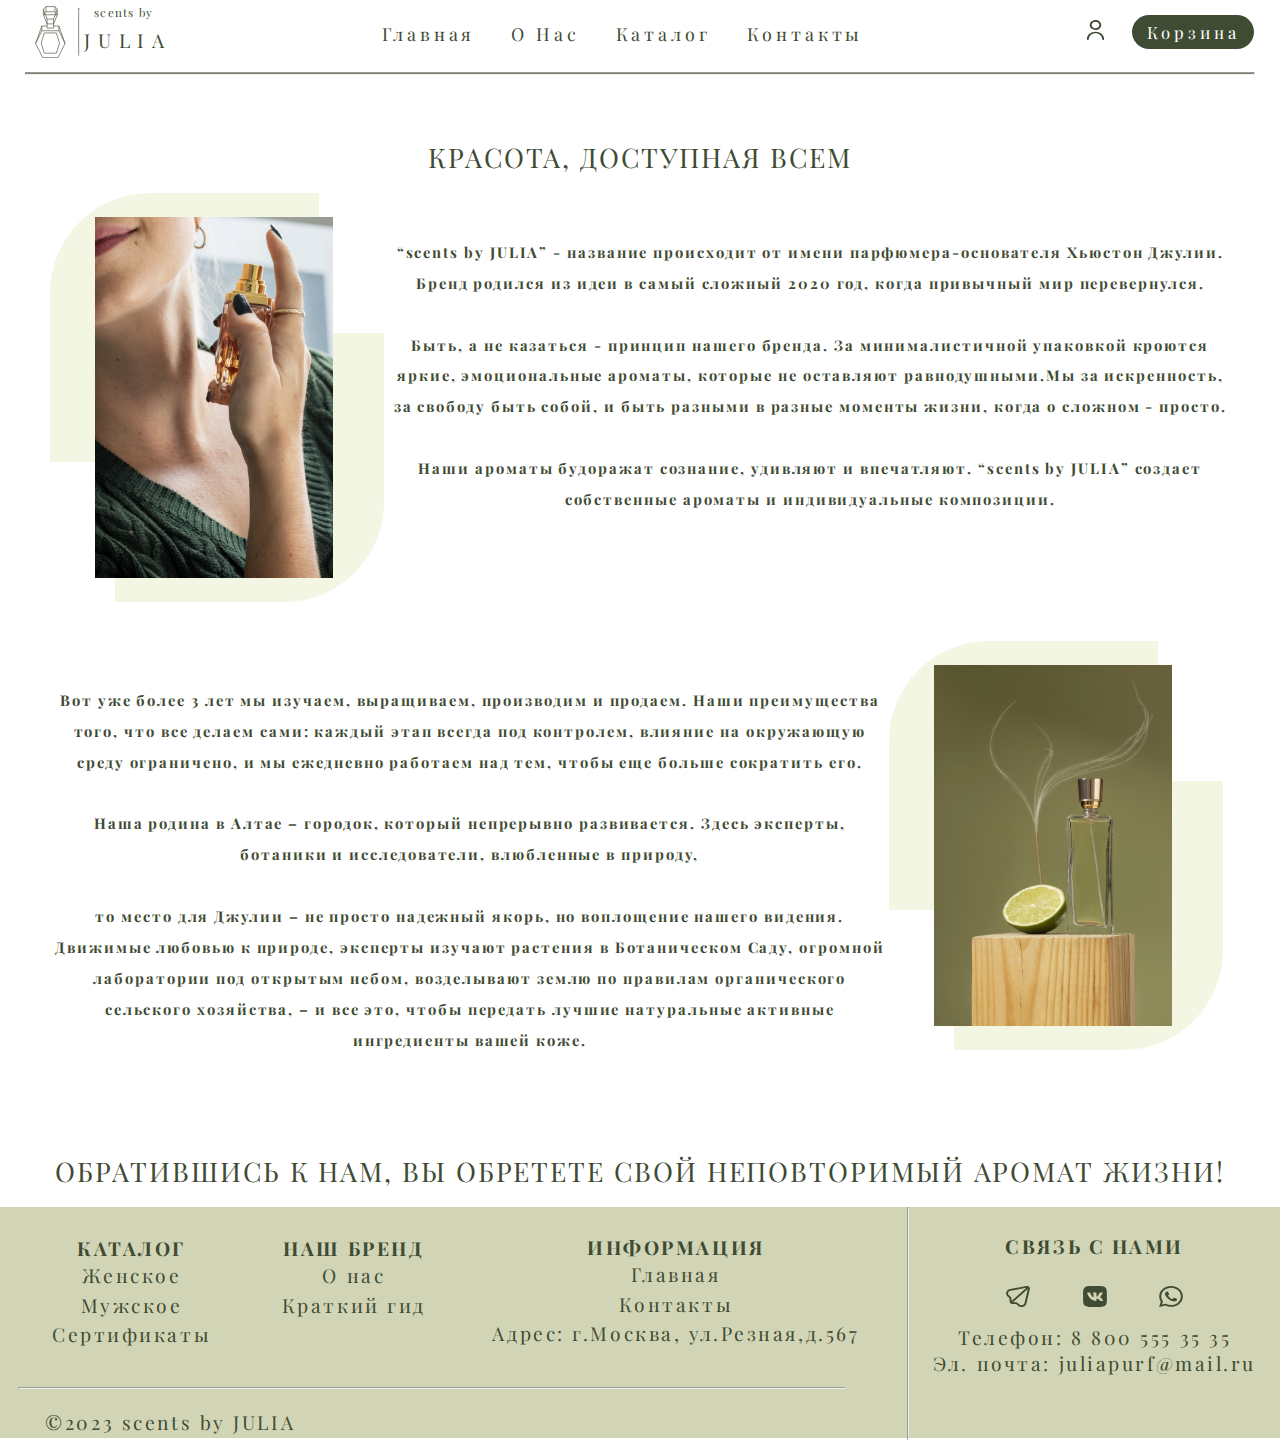
==== about.html @ 3f009915 "Add files via upload" ====
<!DOCTYPE html>
<html>
<head>
    <meta name="viewport" content="width=device-width, initial-scale=1.0">
    <link rel="stylesheet"  href="./css/style2.css">
    <style>
        @font-face {
	font-family: 'Playfair Display'; 
	src: local('Playfair Display'),
		url(PlayfairDisplay-VariableFont_wght.ttf); 
}
@media scrin and (max-width: 800px) {

    
}
    </style>
</head>
<body>
    <header class="menu">
      
      <div class="logo">
          <div style="width: 100%; height: 100%; display: flex; justify-content: flex-end; margin: auto 0%;">
              <img src="./img/флакон.svg" width="78%" height="98%">
          </div>
        <hr style="display: flex; width: 0.5%; height: 3.6vw; margin-left: 8%; margin-right: 3%; background: #404B34;">
          <div>
            <p2>scents by</p2>
            <p3>Julia</p3>
            </div>
      </div>
    
        
      <div class="pan"> <!--lincs-->
        <a href="index.html"><p1>Главная</p1></a>
            <a href="about.html"><p1>О нас</p1></a>
            <a href="new.html"><p1>Каталог</p1></a>
            <a href="contakt.html"><p1>Контакты</p1></a>
    </div>

    <div class="account">
            <a href="login.html">
              <img src="./img/icon-личный кабинет.svg" style="width: 100%; height: 100%;">
            </a>
    </div>

    <div class="kor">
          <a href="login.html"><p>Корзина</p></a>
    </div>
        
    <button class="menu-toggle">&#9776;</button>
  
    <div class="menu-dropdown">
        <a href="index.html"><p1>Главная</p1></a>
        <a href="about.html"><p1>О нас</p1></a>
        <a href="new.html"><p1>Каталог</p1></a>
        <a href="contakt.html"><p1>Контакты</p1></a>
        <a href="login.html"><p1>Личный кабинет</p1></a>
        <a href="login.html"><p1>Корзина</p1></a>
    </div>
   
    </header>
    <hr style="width: 96%; height: 0.1vw; background: #7E8566;">
    
   <h1>Красота, доступная всем</h1>
    <div class="v">
        <div class="v1">
            <div class="v11">
                <div class="v111"></div>
                <div class="v112"></div>
                <div class="v113"><img src="./img/флакон в руке 2.png" width="100%" height="100%"></div>
            </div>
            <div class="v12">
                <h2>“scents by JULIA” - название происходит от имени парфюмера-основателя Хьюстон Джулии. Бренд родился из идеи в самый сложный 2020 год, когда привычный мир перевернулся.
<br><br>
                    Быть, а не казаться - принцип нашего бренда. За минималистичной упаковкой кроются яркие, эмоциональные ароматы, которые не оставляют равнодушными.Мы за искренность, за свободу быть собой, и быть разными в разные моменты жизни, когда о сложном - просто.
                    <br><br>
                    Наши ароматы будоражат сознание, удивляют и впечатляют. “scents by JULIA” создает собственные ароматы и индивидуальные композиции. 
                    </h2>
            </div>
        </div>

        <div class="v1">
            <div class="v12">
                <h2>Вот уже более 3 лет мы изучаем, выращиваем, производим и продаем. Наши преимущества того, что все делаем сами: каждый этап всегда под контролем, влияние на окружающую среду ограничено, и мы ежедневно работаем над тем, чтобы еще больше сократить его.
<br><br>
Наша родина в Алтае – городок, который непрерывно развивается. Здесь эксперты, ботаники и исследователи, влюбленные в природу,
                    <br><br>
                    то место для Джулии – не просто надежный якорь, но воплощение нашего видения. Движимые любовью к природе, эксперты изучают растения в Ботаническом Саду, огромной лаборатории под открытым небом, возделывают землю по правилам органического сельского хозяйства, – и все это, чтобы передать лучшие натуральные активные ингредиенты вашей коже. 
                    </h2>
            </div>
            <div class="v11">
                <div class="v111"></div>
                <div class="v112"></div>
                <div class="v113"><img src="./img/духи.png" width="100%" height="100%"></div>
            </div>
        </div>
    </div>

<h1>Обратившись к нам, Вы обретете свой неповторимый аромат жизни!</h1>
  



    


    <footer>
        <div class="fleft">

            <div class="kat">
                <div class="katalog">
                    <div class="p16"><p16>Каталог</p16></div>
                    
                    <div class="p17">
                        <p17><a href="woman.html">Женское</a></p17>
                        <p17><a href="man.html">Мужское</a></p17>
                        <p17><a href="sert.html">Сертификаты</a></p17>
                    </div>
                </div>

                <div class="our">
                    <div class="p16"><p16>Наш бренд</p16></div>
                    
                    <div class="p17">
                        <p17><a href="about.html">О нас</a></p17>
                        <p17><a href="index.html#git">Краткий гид</a></p17>
                    </div>
                </div>

                <div class="infor">
                    <div class="p16"><p16>Информация</p16></div>
                    
                    <div class="p17">
                        <p17><a href="index.html">Главная</a></p17>
                        <p17><a href="contakt.html">Контакты</a></p17>
                        <p17>Адрес: г.Москва, ул.Резная,д.567</p17>
                    </div>
                </div>

            </div>
            <hr style="width: 91%; height: 0.01vw; background: #404B34; margin:0 0 0 2%;">
            <p>©2023 scents by JULIA</p>
            

        </div>
        <hr class="hr-style" style="width: 0.01vw; height: 18vw; background: #404B34; margin: 0;">
        <div class="fright">
            <div class="with_our">
                <div class="p16"><p16>Связь с нами</p16></div>
                <div class="znac">
                    <img src="./img/тг.svg" width="16%" height="100%">
                    <img src="./img/вк.svg"  width="16%" height="100%">
                    <img src="./img/ватцап.svg"  width="16%" height="100%">
                </div>
                <div class="text">
                    <p20>Телефон: <a href="tel:+78005553535">8 800 555 35 35</a></p20>
                    <p20>Эл. почта: <a href="mailto:juliapurf@mail.ru?subject=Вопросы и предложения">juliapurf@mail.ru</a></p20>
                </div>
            </div>
        </div>
    </footer>

    <div class="btn-up btn-up_hide"></div>


    <script src="index.js"></script>
</body>
</html>
---- css/style2.css ----
body{
    font-family: 'Playfair Display', serif;
    margin: 0%;
    width: 100%;
    height: 100%;
    /*width: 1920px;
    height: 3553px;*/
}

.btn-up {
position: fixed;
background-color: #7E8566;
right: 20px;
bottom: 20px;
border-radius: 22px;
cursor: pointer;
width: 44px;
height: 44px;
}

.btn-up::before {
content: "";
text-align: center;
position: absolute;
width: 20px;
height: 20px;
left: 12px;
top: 12px;
background-image: url("data:image/svg+xml,%3Csvg xmlns='http://www.w3.org/2000/svg' width='20' height='20' viewBox='0 0 20 20'%3E%3Cg fill='none' stroke='%23fff' stroke-width='2' stroke-linecap='round' stroke-linejoin='round'%3E%3Cpath d='M10 17V4M3 10l7-7 7 7'/%3E%3C/g%3E%3C/svg%3E");
}

.btn-up_hide {
display: none;
}

@media (hover: hover) and (pointer: fine) {
.btn-up:hover {
background-color: #FEFAE0;
}
}

header{
    display: flex;
    width: 96%;
    height: 4%;
    /*width: 1840px;
    height: 123px;*/
    flex-shrink: 0;
    margin-left: auto;
    margin-right: auto;
    justify-content: space-between;
    align-items: center;
    flex-direction: row;
}
.logo{
    display: flex;
    justify-content: left;
    width: 11.9%;
    height: 66.66%;
    margin: auto 0%;
    flex-shrink: 0;
}

p2{
    display: flex;
    width: 90%;
    height: 40%;
    flex-direction: column;
    justify-content: center;

    color: #404B34;
    text-align: center;
    font-size: 0.9vw;
    font-style: normal;
    font-weight: 400;
    line-height: normal;
    letter-spacing: 0.1vw;
    text-transform: lowercase;
}

a p1:hover{
    color: #5b882a;
}

p3{
    display: flex;
    width: 74.5%;
    height: 45%;
    flex-direction: column;
    justify-content: center;
    flex-shrink: 0;

    color: #404B34;
    text-align: center;
    font-size: 1.5vw;
    font-style: normal;
    font-weight: 400;
    line-height: 0%; /* 0% */
    letter-spacing: 0.6vw;
    text-transform: uppercase;
}

.pan{
    display: flex;
    justify-content: center;
    width: 36%;
    height: 22.7%;
    margin: auto 0;
    flex-grow: 1;
    flex-shrink: 0;
}

p1{
    vertical-align: middle;
    margin: auto 0 ;
    color: #404B34;
    text-align: center;
    font-size: 1.4vw;
    font-style: normal;
    font-weight: 400;
    line-height: 0%; /* 0% */
    letter-spacing: 0.3vw;
    text-transform: capitalize;
   
}

.pan a {
    margin: auto 2% ;        
    text-decoration: none
}

.account {
            
    width: 2.7%;
    height: 36.5%;
    display: flex;
    align-items: center;
    margin-right: 2%;
        
}

.kor{
    align-items: center;
    width: 10%;
    height: 54.4%;
    flex-shrink: 0;
    border-radius: 2vw;
    background: #404B34;
    margin: auto 0;
    color:white;
    text-align: center;
    font-size: 1.3vw;
    font-style: normal;
    font-weight: 400;
    line-height: 0%; /* 0% */
    letter-spacing: 0.3vw;
    text-transform: capitalize;

}
.kor a{
    color: white;
    text-decoration: none;
}

.account a {
    margin-left: 10px;
    color: #fff;
    text-decoration: none;
}


.menu-toggle {
    display: none;
    width: 5%;
    height: 100%;
    background-color: #404B34;
    border: none;
    color: #fff;
    font-size: 3vw;
    text-align: center;
    cursor: pointer;
}
.menu-dropdown{
  display: none;
}

h1{
    margin-top:5%;
    color: #404B34;
    text-align: center;
    font-size: 2.1vw;
    font-style: normal;
    font-weight: 400;
    letter-spacing: 0.15vw;
    text-transform: uppercase;
}
.v{
    
    width: 95%;
    height: 70%;
    margin: 0 auto;
}
.v1{
    width: 100%;
    height: 35vw;

    display: flex;
    flex-direction: row;
    
    
    justify-content: center;
    align-items: center;
}
.v11{
    width: 28%;
    height: 100%;
    display: flex;
    flex-direction: row;
    justify-content: space-between;
    position: relative;
}
.v111{
    width: 79%;
    height: 21vw;
    border-radius: 100px 0px 0px 0px;
    background: rgba(233, 237, 201, 0.50);
}
.v113{
    width: 70%;
    height: 80.6%;
    position: absolute;
    margin-top: 7%;
    margin-left: 13%;
}
.v112{
    width: 21vw;
    height: 21vw;
    border-radius: 0px 0px 100px 0px;
    background: rgba(233, 237, 201, 0.50);
    position: absolute;
    margin-top: 41%;
    margin-left: 19%;
}
.v12{
    width: 69%;
    height: 80.6%;


}
h2{
    margin: 0;
color: #404B34;
text-align: center;
font-size: 1.15vw;
line-height: 210.417% ;
letter-spacing: 0.15vw;
}

footer{
    background: #D1D5B5;
    width: 100%;
    height: 18vw/*338px*/;
    display: flex;
    flex-direction: row;
    flex-shrink: 0;
}
.fleft{
    width: 71%;
    height: 100%;
}
.fright{
    width: 29%/*555px*/;
    height: 100%;
    display: flex;
    justify-content: center;
}
.kat{
    width: 100%/*1365px*/;
    height: 14vw;/*267*/
    display: flex;
    flex-direction: row;
    align-items: center;
    justify-content: space-evenly;
}

.katalog{
    width: 23%;
    height: 69%;
    display: flex;
flex-direction: column;
align-items: center;

}
.our{
    width: 20%;
    height: 69%;
}
.infor{
    width: 45%;
    height: 70%;
}


.with_our{
    width: 89%;
    height: 72%;
    margin-top: 7%;

    display: flex;
    flex-direction: column;
    align-items: center;

}
p15{
    
    width: 72%;
    height: 19%;
    margin-left: 5%;
    flex-shrink: 0;

    color: #404B34;
    vertical-align: bottom;
    font-size: 1.5vw;
    font-style: normal;
    font-weight: 400;
    letter-spacing: 0.15vw;
}
.p16{
    color: #404B34;
    text-align: center;
    font-size: 1.5vw;
    font-style: normal;
    font-weight: 400;
    letter-spacing: 0.2vw;
    text-transform: uppercase;
    font-weight: bold;
}
.p17{
    display: flex;
    flex-direction: column;
    justify-content: flex-end;
    
    
}
footer p{
    color: #404B34;
    margin-left: 5%;
    font-size: 1.5vw;
    font-style: normal;
    font-weight: 400;
    line-height: 2.3vw; /* 0% */
    letter-spacing: 0.2vw;
}
p17{
    color: #404B34;
    text-align: center;
    font-size: 1.5vw;
    font-style: normal;
    font-weight: 400;
    line-height: 2.3vw; /* 0% */
    letter-spacing: 0.2vw;
}
.znac{
    width: 80%;
    height: 13%;
    margin-top: 8%;
    display: flex;
    flex-direction: row;
    justify-content: space-evenly;

}
.text{
    display: flex;
    flex-direction: column;
    align-items: center;

    margin-top: 5%;

    color: #404B34;
    text-align: center;
    font-size: 1.5vw;
    font-style: normal;
    font-weight: 400;
    letter-spacing:  0.2vw;
}


@media screen and (max-width: 1200px) {
    .logo p2{
        height: 30%;
        margin-top: 14%
    }

    
}
@media screen and (max-width: 1000px) {
    .logo p2{
        height: 30%;
        margin-top: 14%
    }

}


@media only screen and (max-width: 800px) {
    .pan {
        display: none;
    }
    .logo p2{
        height: 30%;
        margin-top: 8%
    }
    .account a {
        display: none;
    
    }
    .kor{
        display: none;
    }
    .menu-toggle {
        display: flex;
        justify-content: center;
        align-items: center;
    }
    .menu-dropdown {
        display: none;
        background-color: #E9EDC9;
        position: absolute;
        top: 5.9vw;
        left: 0;
        right: 0;
        text-align: left;
        z-index: 1;
    }
    .menu-dropdown a {
        display: block;
        padding: 2vw;
        border-bottom: 1px solid #ddd;
      }
    p1{
        font-size: 2.3vw;
    }
    .menu-toggle.active + .menu-dropdown {
        display: block;
    }
    
    .menu-dropdown a {
        display: block;
        text-decoration: none;
    }
    

}

a{
    text-decoration: none ;
    color: #404B34; /* Цвет ссылок */
    transition: color 0.3s;
}
a:hover{
    color: #5b882a;
    text-decoration: underline;
}

@media screen and (max-width: 600px) {
    .logo p2{
        height: 30%;
        margin-top: 14%
    }

 
    p1{
        font-size: 3vw;
        top: 3vw;
    }
    .menu-dropdown {
        top: 7vw;
    }


}
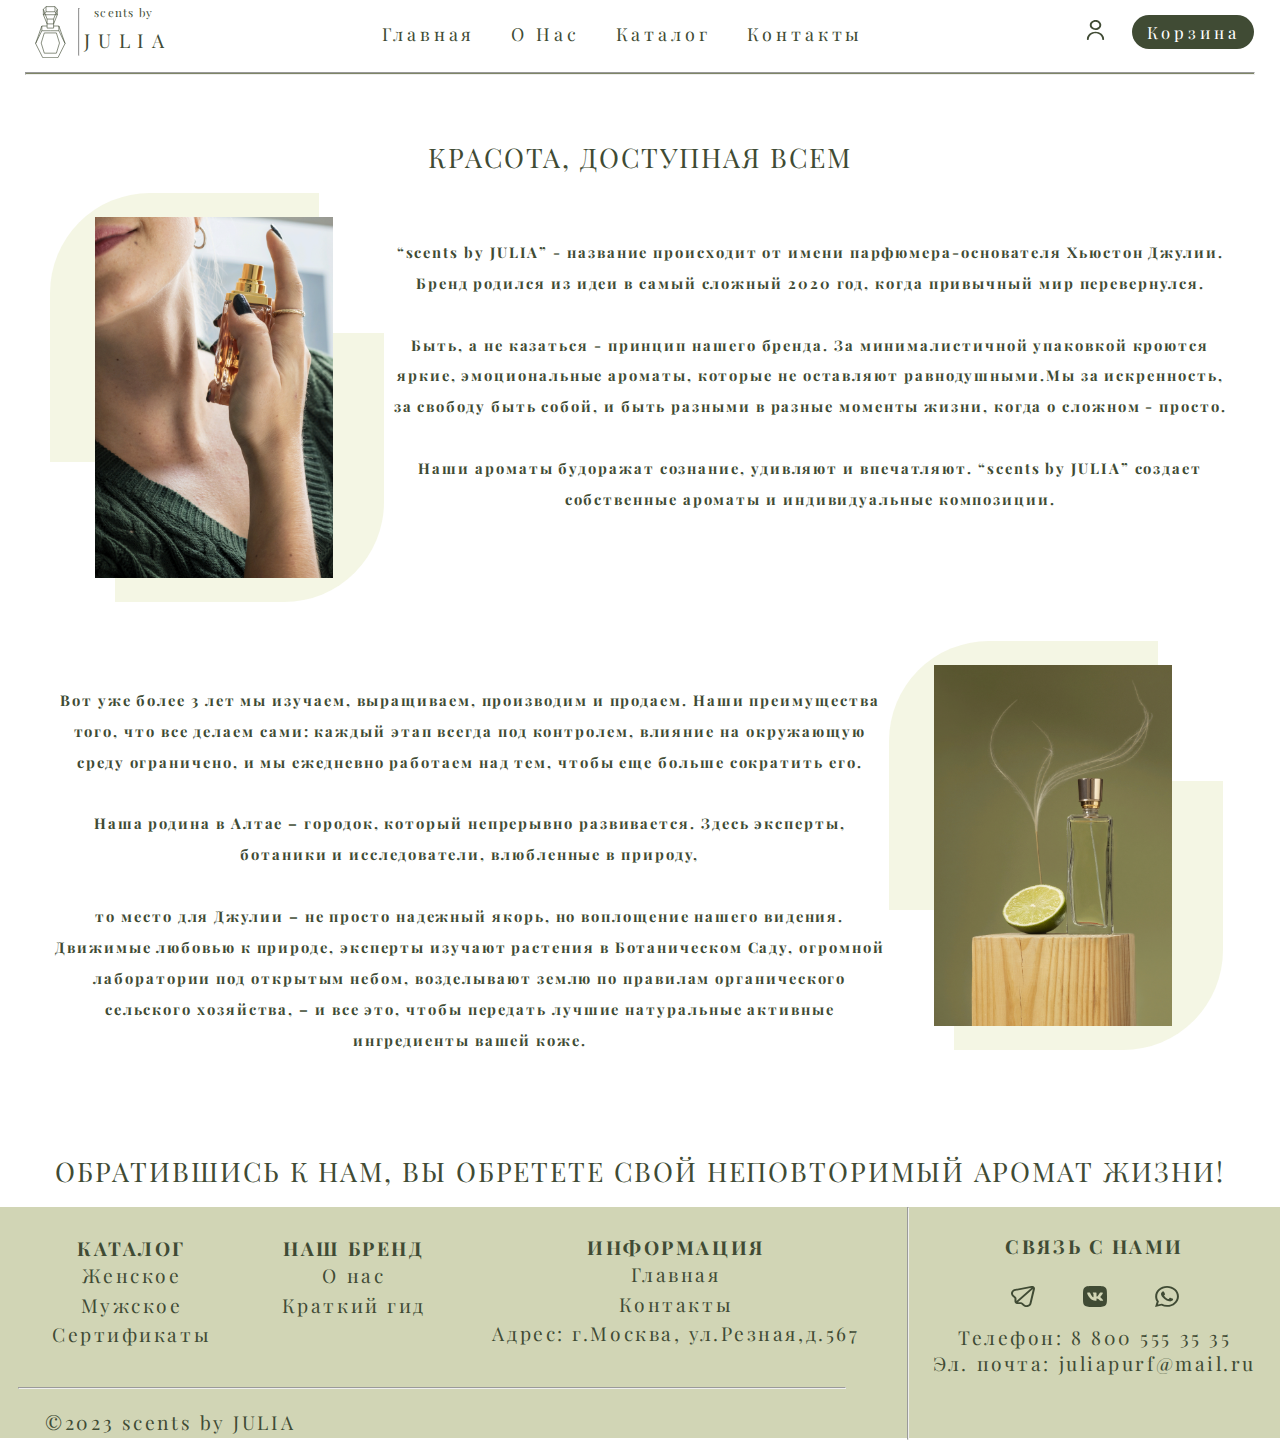
==== commit b747d354: "Add files via upload" ====
--- a/about.html
+++ b/about.html
@@ -148,9 +148,9 @@
             <div class="with_our">
                 <div class="p16"><p16>Связь с нами</p16></div>
                 <div class="znac">
-                    <img src="./img/тг.svg" width="16%" height="100%">
-                    <img src="./img/вк.svg"  width="16%" height="100%">
-                    <img src="./img/ватцап.svg"  width="16%" height="100%">
+                    <a href="https://web.telegram.org/"><img src="./img/тг.svg" width="100%" height="100%"></a>
+                    <a href="https://vk.com/"><img src="./img/вк.svg"  width="100%" height="100%"></a>
+                    <a href="https://web.whatsapp.com/"><img src="./img/ватцап.svg"  width="100%" height="100%"></a>
                 </div>
                 <div class="text">
                     <p20>Телефон: <a href="tel:+78005553535">8 800 555 35 35</a></p20>
